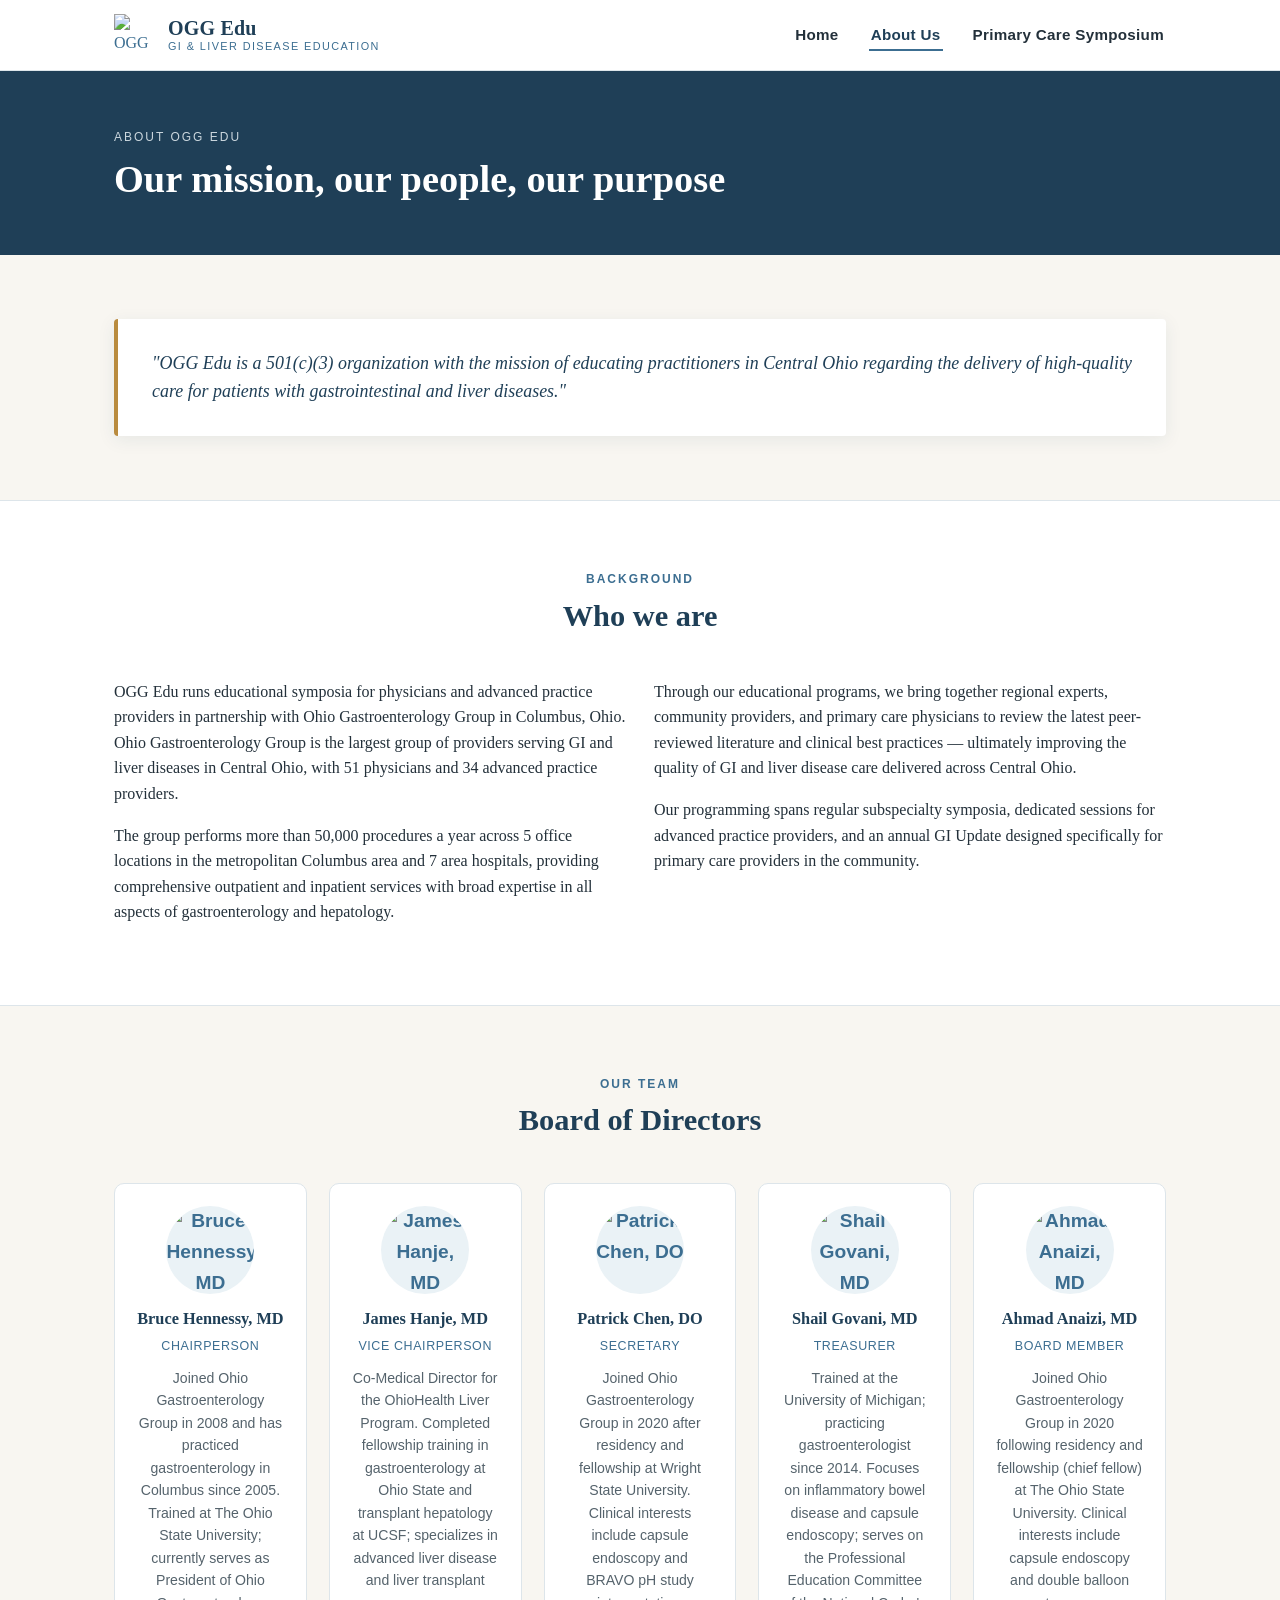
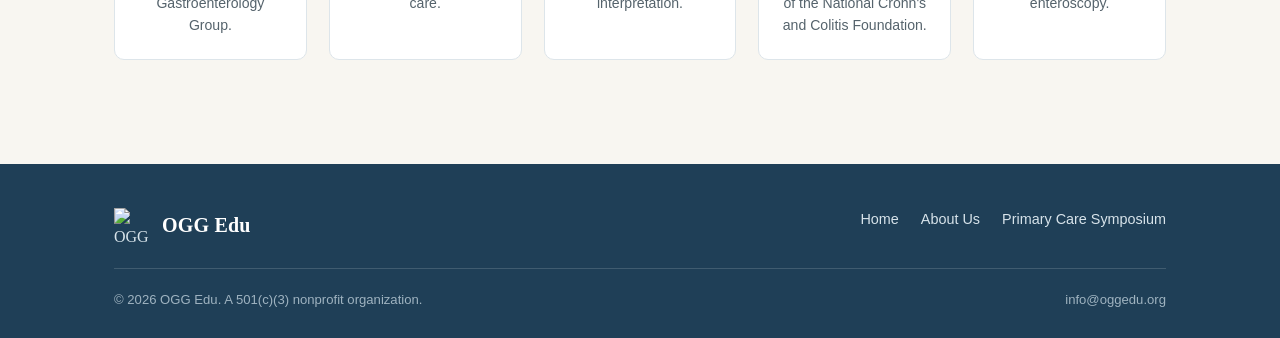
==== about.html @ 2ab7307b "Add files via upload" ====
<!DOCTYPE html>
<html lang="en">
<head>
<meta charset="UTF-8" />
<meta name="viewport" content="width=device-width, initial-scale=1.0" />
<title>About Us — OGG Edu</title>
<meta name="description" content="Learn about OGG Edu's mission, our educational programs, and the board of directors guiding our nonprofit." />
<link rel="icon" href="assets/logo.svg" type="image/svg+xml" />
<link rel="stylesheet" href="styles.css" />
</head>
<body>

<header class="site-header">
  <div class="container">
    <a class="brand" href="index.html" style="text-decoration:none;">
      <img src="assets/logo.svg" alt="OGG Edu logo" />
      <span class="brand-text">
        <span class="org-name">OGG Edu</span>
        <span class="org-tagline">GI &amp; Liver Disease Education</span>
      </span>
    </a>
    <nav class="main-nav">
      <ul>
        <li><a href="index.html">Home</a></li>
        <li><a href="about.html" class="active">About Us</a></li>
        <li><a href="symposium.html">Primary Care Symposium</a></li>
      </ul>
    </nav>
  </div>
</header>

<div class="page-header">
  <div class="container">
    <span class="eyebrow">About OGG Edu</span>
    <h1>Our mission, our people, our purpose</h1>
  </div>
</div>

<section>
  <div class="container">
    <div class="mission-block">
      "OGG Edu is a 501(c)(3) organization with the mission of educating practitioners in Central Ohio regarding the delivery of high-quality care for patients with gastrointestinal and liver diseases."
    </div>
  </div>
</section>

<section class="alt">
  <div class="container">
    <div class="section-heading">
      <span class="eyebrow">Background</span>
      <h2>Who we are</h2>
    </div>
    <div class="grid-2">
      <div>
        <p>OGG Edu runs educational symposia for physicians and advanced practice providers in partnership with Ohio Gastroenterology Group in Columbus, Ohio. Ohio Gastroenterology Group is the largest group of providers serving GI and liver diseases in Central Ohio, with 51 physicians and 34 advanced practice providers.</p>
        <p>The group performs more than 50,000 procedures a year across 5 office locations in the metropolitan Columbus area and 7 area hospitals, providing comprehensive outpatient and inpatient services with broad expertise in all aspects of gastroenterology and hepatology.</p>
      </div>
      <div>
        <p>Through our educational programs, we bring together regional experts, community providers, and primary care physicians to review the latest peer-reviewed literature and clinical best practices &mdash; ultimately improving the quality of GI and liver disease care delivered across Central Ohio.</p>
        <p>Our programming spans regular subspecialty symposia, dedicated sessions for advanced practice providers, and an annual GI Update designed specifically for primary care providers in the community.</p>
      </div>
    </div>
  </div>
</section>

<section>
  <div class="container">
    <div class="section-heading">
      <span class="eyebrow">Our Team</span>
      <h2>Board of Directors</h2>
    </div>
    <div class="board-grid">
      <div class="board-card">
        <div class="avatar"><img src="https://ohiogastro.com/wp-content/uploads/formidable/6/Hennessy-copy.jpg" alt="Bruce Hennessy, MD" /></div>
        <div class="name">Bruce Hennessy, MD</div>
        <div class="role">Chairperson</div>
        <p class="bio">Joined Ohio Gastroenterology Group in 2008 and has practiced gastroenterology in Columbus since 2005. Trained at The Ohio State University; currently serves as President of Ohio Gastroenterology Group.</p>
      </div>
      <div class="board-card">
        <div class="avatar"><img src="https://ohiogastro.com/wp-content/uploads/formidable/6/Hanje-2.png" alt="James Hanje, MD" /></div>
        <div class="name">James Hanje, MD</div>
        <div class="role">Vice Chairperson</div>
        <p class="bio">Co-Medical Director for the OhioHealth Liver Program. Completed fellowship training in gastroenterology at Ohio State and transplant hepatology at UCSF; specializes in advanced liver disease and liver transplant care.</p>
      </div>
      <div class="board-card">
        <div class="avatar"><img src="https://ohiogastro.com/wp-content/uploads/formidable/6/Chen-2-1-copy.jpg" alt="Patrick Chen, DO" /></div>
        <div class="name">Patrick Chen, DO</div>
        <div class="role">Secretary</div>
        <p class="bio">Joined Ohio Gastroenterology Group in 2020 after residency and fellowship at Wright State University. Clinical interests include capsule endoscopy and BRAVO pH study interpretation.</p>
      </div>
      <div class="board-card">
        <div class="avatar"><img src="https://ohiogastro.com/wp-content/uploads/formidable/6/Govani-copy.jpg" alt="Shail Govani, MD" /></div>
        <div class="name">Shail Govani, MD</div>
        <div class="role">Treasurer</div>
        <p class="bio">Trained at the University of Michigan; practicing gastroenterologist since 2014. Focuses on inflammatory bowel disease and capsule endoscopy; serves on the Professional Education Committee of the National Crohn's and Colitis Foundation.</p>
      </div>
      <div class="board-card">
        <div class="avatar"><img src="https://ohiogastro.com/wp-content/uploads/formidable/6/Anaizi-copy.jpg" alt="Ahmad Anaizi, MD" /></div>
        <div class="name">Ahmad Anaizi, MD</div>
        <div class="role">Board Member</div>
        <p class="bio">Joined Ohio Gastroenterology Group in 2020 following residency and fellowship (chief fellow) at The Ohio State University. Clinical interests include capsule endoscopy and double balloon enteroscopy.</p>
      </div>
    </div>
  </div>
</section>

<footer class="site-footer">
  <div class="container">
    <div class="footer-top">
      <a class="brand" href="index.html" style="text-decoration:none;">
        <img src="assets/logo.svg" alt="OGG Edu logo" style="width:36px;height:36px;" />
        <span class="brand-text">
          <span class="org-name">OGG Edu</span>
        </span>
      </a>
      <nav>
        <ul>
          <li><a href="index.html">Home</a></li>
          <li><a href="about.html">About Us</a></li>
          <li><a href="symposium.html">Primary Care Symposium</a></li>
        </ul>
      </nav>
    </div>
    <div class="footer-bottom">
      <span>&copy; 2026 OGG Edu. A 501(c)(3) nonprofit organization.</span>
      <span><!-- TODO: replace with real contact email -->info@oggedu.org</span>
    </div>
  </div>
</footer>

</body>
</html>
---- styles.css ----
/* ============================================
   OGG Edu — Shared Stylesheet
   ============================================ */

:root {
  --navy: #1f3f57;
  --blue: #3c6e91;
  --blue-light: #6fa3c2;
  --blue-pale: #eaf2f6;
  --cream: #f8f6f1;
  --ink: #23303a;
  --ink-soft: #55636c;
  --border: #dde5ea;
  --gold: #b98b3e;
  --silver: #9aa7b0;
  --silver-dark: #707d86;
  --radius: 10px;
  --max-width: 1100px;
  --shadow: 0 4px 18px rgba(31, 63, 87, 0.08);
}

* {
  box-sizing: border-box;
}

html {
  scroll-behavior: smooth;
}

body {
  margin: 0;
  font-family: "Georgia", "Iowan Old Style", "Palatino Linotype", serif;
  color: var(--ink);
  background: var(--cream);
  line-height: 1.6;
}

h1, h2, h3, h4 {
  font-family: "Georgia", "Palatino Linotype", serif;
  color: var(--navy);
  line-height: 1.25;
  margin-top: 0;
}

a {
  color: var(--blue);
  text-decoration: none;
}

a:hover {
  color: var(--navy);
  text-decoration: underline;
}

p {
  margin: 0 0 1em 0;
}

img {
  max-width: 100%;
  display: block;
}

.container {
  max-width: var(--max-width);
  margin: 0 auto;
  padding: 0 24px;
}

/* ---------- Header / Nav ---------- */

.site-header {
  background: #ffffff;
  border-bottom: 1px solid var(--border);
  position: sticky;
  top: 0;
  z-index: 100;
}

.site-header .container {
  display: flex;
  align-items: center;
  justify-content: space-between;
  padding-top: 14px;
  padding-bottom: 14px;
  flex-wrap: wrap;
  gap: 12px;
}

.brand {
  display: flex;
  align-items: center;
  gap: 12px;
}

.brand img {
  width: 42px;
  height: 42px;
}

.brand-text {
  display: flex;
  flex-direction: column;
  line-height: 1.15;
}

.brand-text .org-name {
  font-weight: 700;
  font-size: 1.25rem;
  color: var(--navy);
  letter-spacing: 0.2px;
}

.brand-text .org-tagline {
  font-family: "Helvetica Neue", Arial, sans-serif;
  font-size: 0.68rem;
  text-transform: uppercase;
  letter-spacing: 1.4px;
  color: var(--blue);
}

nav.main-nav ul {
  list-style: none;
  display: flex;
  gap: 28px;
  margin: 0;
  padding: 0;
  font-family: "Helvetica Neue", Arial, sans-serif;
}

nav.main-nav a {
  color: var(--ink);
  font-size: 0.95rem;
  font-weight: 600;
  letter-spacing: 0.3px;
  padding: 6px 2px;
  border-bottom: 2px solid transparent;
}

nav.main-nav a:hover,
nav.main-nav a.active {
  color: var(--navy);
  border-bottom: 2px solid var(--blue);
  text-decoration: none;
}

/* ---------- Hero ---------- */

.hero {
  background: linear-gradient(160deg, var(--navy) 0%, var(--blue) 100%);
  color: #fff;
  padding: 76px 0 88px;
}

.hero .container {
  display: flex;
  flex-direction: column;
  align-items: flex-start;
  gap: 18px;
}

.hero .eyebrow {
  font-family: "Helvetica Neue", Arial, sans-serif;
  text-transform: uppercase;
  letter-spacing: 2px;
  font-size: 0.78rem;
  color: var(--blue-pale);
  opacity: 0.9;
}

.hero h1 {
  color: #fff;
  font-size: clamp(2rem, 4vw, 2.8rem);
  max-width: 720px;
  margin: 0;
}

.hero p.lede {
  max-width: 620px;
  font-size: 1.12rem;
  color: #eaf2f6;
}

.hero .cta-row {
  display: flex;
  gap: 14px;
  flex-wrap: wrap;
  margin-top: 10px;
}

/* ---------- Buttons ---------- */

.btn {
  display: inline-block;
  font-family: "Helvetica Neue", Arial, sans-serif;
  font-weight: 600;
  font-size: 0.92rem;
  letter-spacing: 0.3px;
  padding: 12px 24px;
  border-radius: 6px;
  border: 2px solid transparent;
  cursor: pointer;
  transition: all 0.15s ease;
}

.btn-primary {
  background: #fff;
  color: var(--navy);
}

.btn-primary:hover {
  background: var(--blue-pale);
  text-decoration: none;
}

.btn-outline {
  background: transparent;
  color: #fff;
  border-color: rgba(255, 255, 255, 0.6);
}

.btn-outline:hover {
  background: rgba(255, 255, 255, 0.12);
  text-decoration: none;
}

.btn-solid {
  background: var(--blue);
  color: #fff;
}

.btn-solid:hover {
  background: var(--navy);
  color: #fff;
  text-decoration: none;
}

/* ---------- Sections ---------- */

section {
  padding: 64px 0;
}

section.alt {
  background: #ffffff;
  border-top: 1px solid var(--border);
  border-bottom: 1px solid var(--border);
}

.section-heading {
  text-align: center;
  max-width: 700px;
  margin: 0 auto 44px;
}

.section-heading .eyebrow {
  font-family: "Helvetica Neue", Arial, sans-serif;
  text-transform: uppercase;
  letter-spacing: 2px;
  font-size: 0.75rem;
  color: var(--blue);
  font-weight: 700;
}

.section-heading h2 {
  font-size: 1.9rem;
  margin-top: 6px;
}

/* ---------- Cards / Grids ---------- */

.grid-3 {
  display: grid;
  grid-template-columns: repeat(3, 1fr);
  gap: 24px;
}

.grid-2 {
  display: grid;
  grid-template-columns: repeat(2, 1fr);
  gap: 28px;
}

@media (max-width: 820px) {
  .grid-3 {
    grid-template-columns: 1fr;
  }
  .grid-2 {
    grid-template-columns: 1fr;
  }
}

.card {
  background: #fff;
  border: 1px solid var(--border);
  border-radius: var(--radius);
  padding: 28px;
  box-shadow: var(--shadow);
}

.card h3 {
  font-size: 1.15rem;
  margin-bottom: 8px;
}

.card .icon-badge {
  width: 46px;
  height: 46px;
  border-radius: 50%;
  background: var(--blue-pale);
  display: flex;
  align-items: center;
  justify-content: center;
  margin-bottom: 14px;
  color: var(--blue);
  font-weight: 700;
  font-family: "Helvetica Neue", Arial, sans-serif;
}

/* ---------- Callout banner ---------- */

.callout {
  background: var(--blue-pale);
  border: 1px solid var(--border);
  border-radius: var(--radius);
  padding: 30px 34px;
  display: flex;
  align-items: center;
  justify-content: space-between;
  gap: 20px;
  flex-wrap: wrap;
}

.callout .callout-text .label {
  font-family: "Helvetica Neue", Arial, sans-serif;
  text-transform: uppercase;
  letter-spacing: 1.6px;
  font-size: 0.72rem;
  color: var(--blue);
  font-weight: 700;
}

.callout .callout-text h3 {
  margin: 4px 0 4px;
  font-size: 1.3rem;
}

.callout .callout-text p {
  margin: 0;
  color: var(--ink-soft);
  font-family: "Helvetica Neue", Arial, sans-serif;
  font-size: 0.95rem;
}

/* ---------- Page header (interior pages) ---------- */

.page-header {
  background: var(--navy);
  color: #fff;
  padding: 52px 0;
}

.page-header .eyebrow {
  font-family: "Helvetica Neue", Arial, sans-serif;
  text-transform: uppercase;
  letter-spacing: 2px;
  font-size: 0.75rem;
  color: var(--blue-pale);
  opacity: 0.85;
}

.page-header h1 {
  color: #fff;
  margin: 6px 0 0;
  font-size: clamp(1.8rem, 3.5vw, 2.4rem);
}

/* ---------- Mission block ---------- */

.mission-block {
  background: #fff;
  border-left: 4px solid var(--gold);
  border-radius: 4px;
  padding: 30px 34px;
  box-shadow: var(--shadow);
  font-size: 1.12rem;
  color: var(--navy);
  font-style: italic;
}

/* ---------- Stats ---------- */

.stats-row {
  display: grid;
  grid-template-columns: repeat(4, 1fr);
  gap: 20px;
  text-align: center;
}

@media (max-width: 820px) {
  .stats-row {
    grid-template-columns: repeat(2, 1fr);
  }
}

.stat {
  padding: 18px 8px;
}

.stat .num {
  font-size: 2rem;
  font-weight: 700;
  color: var(--blue);
  font-family: "Helvetica Neue", Arial, sans-serif;
}

.stat .label {
  font-family: "Helvetica Neue", Arial, sans-serif;
  font-size: 0.85rem;
  color: var(--ink-soft);
  text-transform: uppercase;
  letter-spacing: 0.6px;
}

/* ---------- Board of Directors ---------- */

.board-grid {
  display: grid;
  grid-template-columns: repeat(auto-fit, minmax(190px, 1fr));
  gap: 22px;
}

@media (max-width: 820px) {
  .board-grid {
    grid-template-columns: repeat(2, 1fr);
  }
}
@media (max-width: 560px) {
  .board-grid {
    grid-template-columns: 1fr;
  }
}

.board-card {
  background: #fff;
  border: 1px solid var(--border);
  border-radius: var(--radius);
  padding: 22px;
  text-align: center;
}

.board-card .avatar {
  width: 88px;
  height: 88px;
  border-radius: 50%;
  background: var(--blue-pale);
  color: var(--blue);
  font-family: "Helvetica Neue", Arial, sans-serif;
  font-weight: 700;
  font-size: 1.2rem;
  display: flex;
  align-items: center;
  justify-content: center;
  margin: 0 auto 12px;
  overflow: hidden;
}

.board-card .avatar img {
  width: 100%;
  height: 100%;
  object-fit: cover;
  border-radius: 50%;
}

.board-card .name {
  font-weight: 700;
  color: var(--navy);
  font-size: 1.02rem;
}

.board-card .role {
  font-family: "Helvetica Neue", Arial, sans-serif;
  font-size: 0.78rem;
  text-transform: uppercase;
  letter-spacing: 0.6px;
  color: var(--blue);
  margin: 4px 0 10px;
}

.board-card .bio {
  font-size: 0.88rem;
  color: var(--ink-soft);
  font-family: "Helvetica Neue", Arial, sans-serif;
  margin: 0;
}

.placeholder-note {
  font-family: "Helvetica Neue", Arial, sans-serif;
  font-size: 0.82rem;
  color: var(--ink-soft);
  text-align: center;
  margin-top: 26px;
  padding: 12px 16px;
  background: #fff8e8;
  border: 1px dashed #d9c27e;
  border-radius: 6px;
}

/* ---------- Event details ---------- */

.event-details {
  display: grid;
  grid-template-columns: repeat(4, 1fr);
  gap: 18px;
}

@media (max-width: 820px) {
  .event-details {
    grid-template-columns: repeat(2, 1fr);
  }
}

.detail-item {
  background: #fff;
  border: 1px solid var(--border);
  border-radius: var(--radius);
  padding: 20px;
  text-align: center;
}

.detail-item .detail-label {
  font-family: "Helvetica Neue", Arial, sans-serif;
  text-transform: uppercase;
  letter-spacing: 1px;
  font-size: 0.72rem;
  color: var(--blue);
  font-weight: 700;
  margin-bottom: 6px;
}

.detail-item .detail-value {
  font-weight: 700;
  color: var(--navy);
  font-size: 1.02rem;
}

/* ---------- Agenda table ---------- */

.agenda-table {
  width: 100%;
  border-collapse: collapse;
  background: #fff;
  border-radius: var(--radius);
  overflow: hidden;
  box-shadow: var(--shadow);
}

.agenda-table th {
  background: var(--navy);
  color: #fff;
  font-family: "Helvetica Neue", Arial, sans-serif;
  text-transform: uppercase;
  letter-spacing: 0.8px;
  font-size: 0.78rem;
  text-align: left;
  padding: 14px 18px;
}

.agenda-table td {
  padding: 15px 18px;
  border-bottom: 1px solid var(--border);
  font-size: 0.98rem;
  vertical-align: top;
}

.agenda-table tr:last-child td {
  border-bottom: none;
}

.agenda-table .time-col {
  white-space: nowrap;
  font-family: "Helvetica Neue", Arial, sans-serif;
  font-weight: 700;
  color: var(--blue);
  width: 190px;
}

.agenda-table .speaker {
  color: var(--ink-soft);
  font-style: italic;
}

.agenda-table tr.break-row td {
  background: var(--blue-pale);
  font-style: italic;
  color: var(--ink-soft);
}

/* ---------- Sponsorship tiers ---------- */

.tier-grid {
  display: grid;
  grid-template-columns: repeat(2, 1fr);
  gap: 26px;
}

@media (max-width: 820px) {
  .tier-grid {
    grid-template-columns: 1fr;
  }
}

.tier-card {
  background: #fff;
  border-radius: var(--radius);
  padding: 32px;
  box-shadow: var(--shadow);
  border-top: 5px solid var(--border);
}

.tier-card.platinum {
  border-top-color: var(--silver);
}

.tier-card.gold {
  border-top-color: var(--gold);
}

.tier-card .tier-name {
  font-family: "Helvetica Neue", Arial, sans-serif;
  text-transform: uppercase;
  letter-spacing: 1.2px;
  font-size: 0.82rem;
  font-weight: 700;
}

.tier-card.platinum .tier-name {
  color: var(--silver-dark);
}

.tier-card.gold .tier-name {
  color: var(--gold);
}

.tier-card .tier-price {
  font-size: 2.1rem;
  font-weight: 700;
  color: var(--navy);
  margin: 6px 0 18px;
}

.tier-card ul {
  margin: 0;
  padding-left: 20px;
}

.tier-card li {
  margin-bottom: 10px;
  font-size: 0.98rem;
}

/* ---------- Footer ---------- */

.site-footer {
  background: var(--navy);
  color: #d7e3ea;
  padding: 44px 0 28px;
  margin-top: 40px;
}

.site-footer .footer-top {
  display: flex;
  justify-content: space-between;
  flex-wrap: wrap;
  gap: 24px;
  padding-bottom: 24px;
  border-bottom: 1px solid rgba(255, 255, 255, 0.15);
}

.site-footer .brand-text .org-name {
  color: #fff;
}

.site-footer nav ul {
  list-style: none;
  display: flex;
  gap: 22px;
  padding: 0;
  margin: 0;
  font-family: "Helvetica Neue", Arial, sans-serif;
  font-size: 0.9rem;
}

.site-footer a {
  color: #d7e3ea;
}

.site-footer a:hover {
  color: #fff;
}

.footer-bottom {
  padding-top: 20px;
  font-family: "Helvetica Neue", Arial, sans-serif;
  font-size: 0.82rem;
  color: #9fb3c0;
  display: flex;
  justify-content: space-between;
  flex-wrap: wrap;
  gap: 8px;
}

/* ---------- Utility ---------- */

.text-center {
  text-align: center;
}

.mt-32 {
  margin-top: 32px;
}
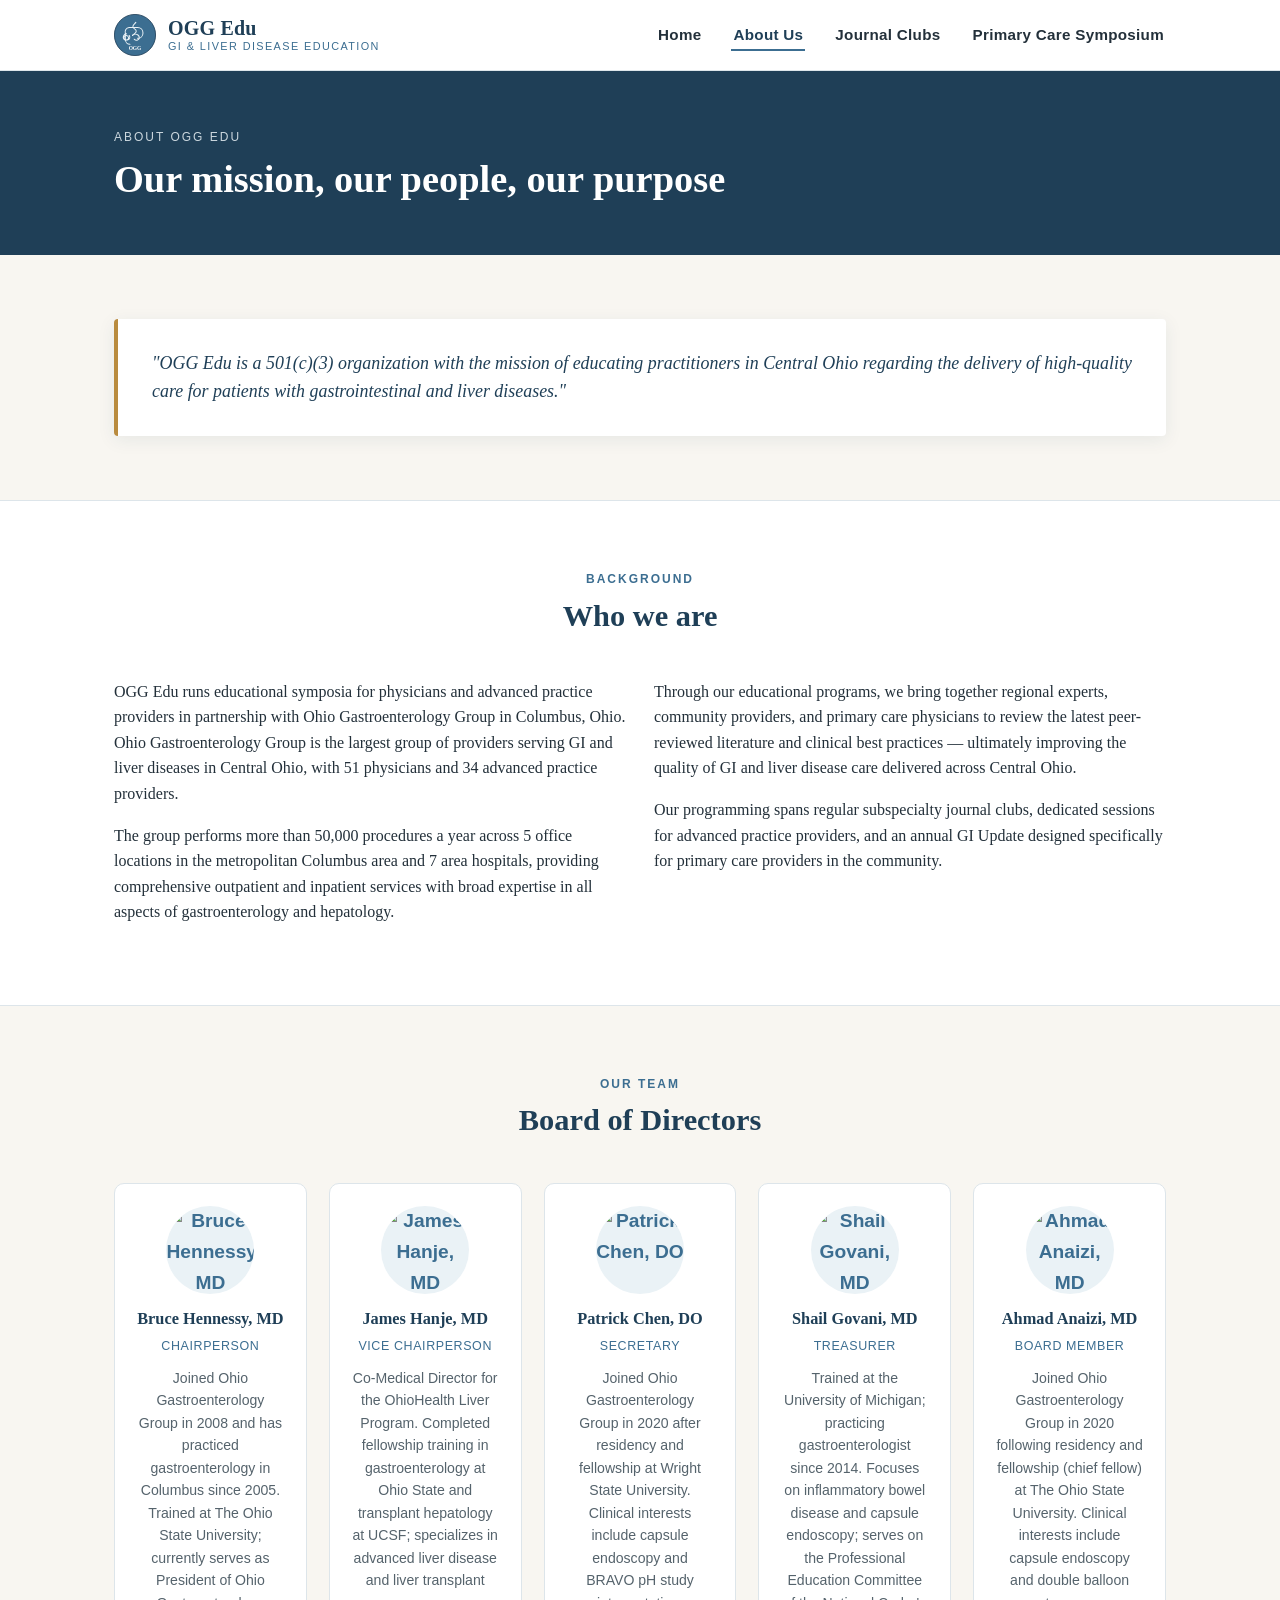
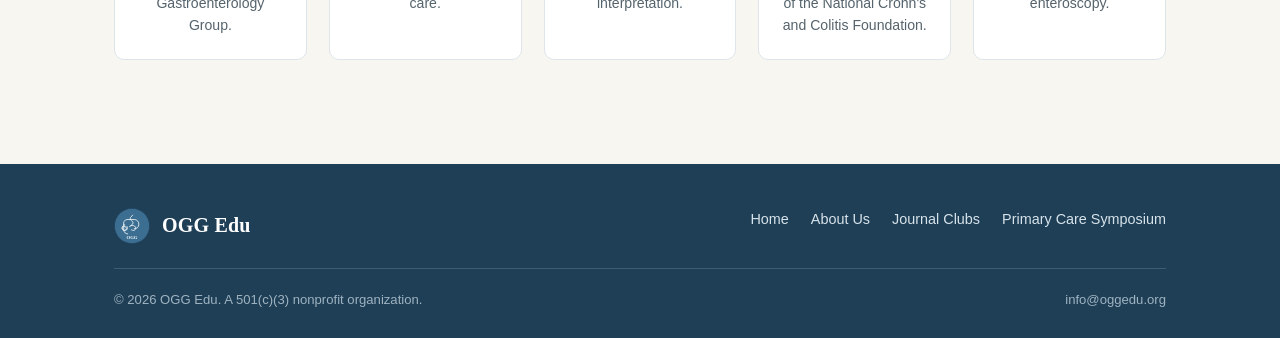
==== commit abdb0a87: "Add files via upload" ====
--- a/about.html
+++ b/about.html
@@ -23,6 +23,7 @@
       <ul>
         <li><a href="index.html">Home</a></li>
         <li><a href="about.html" class="active">About Us</a></li>
+        <li><a href="journal-clubs.html">Journal Clubs</a></li>
         <li><a href="symposium.html">Primary Care Symposium</a></li>
       </ul>
     </nav>
@@ -57,7 +58,7 @@
       </div>
       <div>
         <p>Through our educational programs, we bring together regional experts, community providers, and primary care physicians to review the latest peer-reviewed literature and clinical best practices &mdash; ultimately improving the quality of GI and liver disease care delivered across Central Ohio.</p>
-        <p>Our programming spans regular subspecialty symposia, dedicated sessions for advanced practice providers, and an annual GI Update designed specifically for primary care providers in the community.</p>
+        <p>Our programming spans regular subspecialty journal clubs, dedicated sessions for advanced practice providers, and an annual GI Update designed specifically for primary care providers in the community.</p>
       </div>
     </div>
   </div>
@@ -117,7 +118,8 @@
         <ul>
           <li><a href="index.html">Home</a></li>
           <li><a href="about.html">About Us</a></li>
-          <li><a href="symposium.html">Primary Care Symposium</a></li>
+          <li><a href="journal-clubs.html">Journal Clubs</a></li>
+        <li><a href="symposium.html">Primary Care Symposium</a></li>
         </ul>
       </nav>
     </div>
